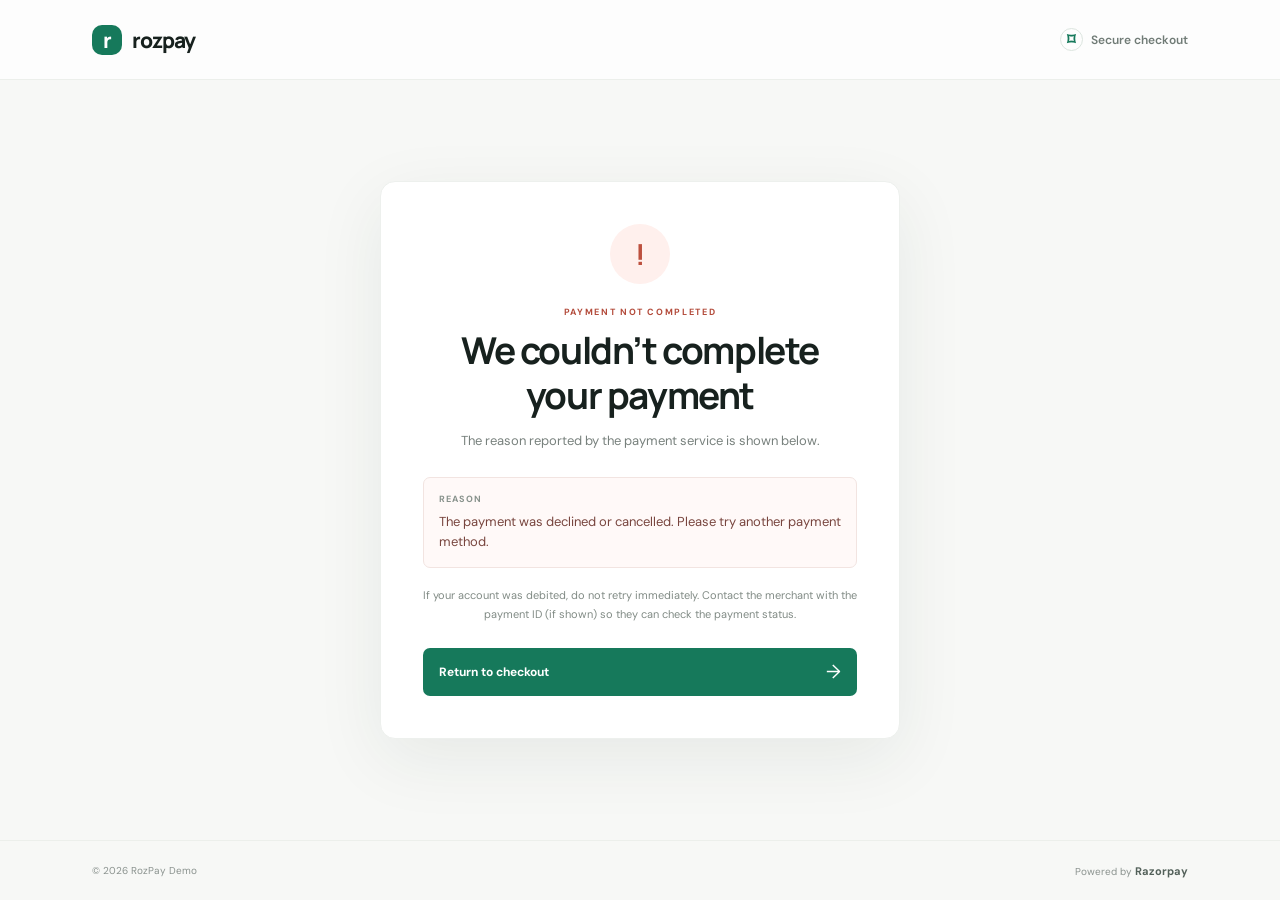
==== static/payment-failure.html @ f98f352f "first commit" ====
<!doctype html>
<html lang="en">
  <head>
    <meta charset="utf-8" />
    <meta name="viewport" content="width=device-width, initial-scale=1" />
    <meta name="theme-color" content="#f7f8f6" />
    <title>Payment not completed — RozPay</title>
    <link rel="preconnect" href="https://fonts.googleapis.com" />
    <link rel="preconnect" href="https://fonts.gstatic.com" crossorigin />
    <link href="https://fonts.googleapis.com/css2?family=DM+Sans:wght@400;500;600;700&family=Manrope:wght@500;600;700;800&display=swap" rel="stylesheet" />
    <link rel="stylesheet" href="/static/styles.css" />
    <script src="/static/payment-failure.js" defer></script>
  </head>
  <body>
    <header class="topbar">
      <a class="brand" href="/" aria-label="RozPay home"><span class="brand-mark">r</span><span>rozpay</span></a>
      <div class="secure-label"><span class="lock-icon" aria-hidden="true">⌑</span> Secure checkout</div>
    </header>
    <main class="result-layout">
      <section class="result-card failure-card" aria-labelledby="result-title">
        <div class="result-icon failure-icon" aria-hidden="true">!</div>
        <p class="section-label failure-label">PAYMENT NOT COMPLETED</p>
        <h1 id="result-title">We couldn’t complete your payment</h1>
        <p class="result-copy">The reason reported by the payment service is shown below.</p>
        <div class="failure-reason"><span>REASON</span><p id="failure-reason">Loading…</p></div>
        <div class="payment-id-box" id="payment-id-box" hidden><span>PAYMENT ID</span><strong id="payment-id"></strong></div>
        <p class="refund-note">If your account was debited, do not retry immediately. Contact the merchant with the payment ID (if shown) so they can check the payment status.</p>
        <a class="result-button" href="/">Return to checkout <span aria-hidden="true">→</span></a>
      </section>
    </main>
    <footer><span>© <span id="year"></span> RozPay Demo</span><span>Powered by <strong>Razorpay</strong></span></footer>
  </body>
</html>
---- static/styles.css ----
:root {
  color-scheme: light;
  --ink: #17211e;
  --muted: #78817d;
  --green: #16795b;
  --green-dark: #116448;
  --line: #e8ece9;
  --paper: #fff;
  --canvas: #f7f8f6;
}
* { box-sizing: border-box; }
body { margin: 0; min-height: 100vh; background: var(--canvas); color: var(--ink); font-family: "DM Sans", sans-serif; }
.topbar { height: 80px; padding: 0 max(7.2vw, 28px); display: flex; align-items: center; justify-content: space-between; border-bottom: 1px solid #ecefeb; background: rgba(255,255,255,.78); }
.brand { display: inline-flex; align-items: center; gap: 10px; color: var(--ink); text-decoration: none; font: 800 21px Manrope, sans-serif; letter-spacing: -1px; }
.brand-mark { width: 30px; height: 30px; display: grid; place-items: center; border-radius: 10px; background: var(--green); color: white; font: 800 21px Manrope, sans-serif; }
.secure-label { display: flex; gap: 8px; align-items: center; color: #707b76; font-size: 12px; font-weight: 600; }
.lock-icon { display: grid; place-items: center; width: 23px; height: 23px; border: 1px solid #dce5df; border-radius: 50%; color: var(--green); font-size: 16px; }
.layout { width: min(1040px, calc(100% - 48px)); min-height: calc(100vh - 140px); margin: 0 auto; display: grid; grid-template-columns: 1fr 440px; align-items: center; gap: 90px; padding: 55px 0 70px; }
.intro { padding-bottom: 10px; }
.eyebrow, .section-label { color: var(--green); font-size: 10px; font-weight: 700; letter-spacing: 1.65px; }
.eyebrow { display: flex; gap: 9px; align-items: center; }
.eyebrow-dot { width: 7px; height: 7px; border-radius: 50%; background: #63bd8a; box-shadow: 0 0 0 4px #e2f4e9; }
h1 { margin: 24px 0 20px; font: 700 clamp(39px, 5vw, 58px)/1.13 Manrope, sans-serif; letter-spacing: -2.9px; }
h1 span { color: var(--green); }
.intro-copy { max-width: 380px; margin: 0; color: #79817e; font-size: 15px; line-height: 1.8; }
.trust-row { margin-top: 31px; display: flex; align-items: center; gap: 10px; color: #66736d; font-size: 12px; }
.trust-icon { display: grid; place-items: center; width: 21px; height: 21px; border-radius: 50%; background: #e3f2e9; color: var(--green); font-weight: 700; }
.checkout-card { padding: 32px; border: 1px solid #edf0ed; border-radius: 15px; background: var(--paper); box-shadow: 0 20px 70px rgba(26, 52, 38, .075); }
.card-heading { display: flex; align-items: center; justify-content: space-between; padding-bottom: 23px; border-bottom: 1px solid var(--line); }
.section-label { margin: 0 0 7px; font-size: 9px; }
h2 { margin: 0; font: 700 20px Manrope, sans-serif; letter-spacing: -.5px; }
.item-count { padding: 7px 9px; border-radius: 5px; background: #f3f6f3; color: #718078; font-size: 9px; font-weight: 700; letter-spacing: .7px; }
.product-row { min-height: 116px; display: flex; align-items: center; gap: 15px; border-bottom: 1px solid var(--line); }
.product-art { position: relative; flex: 0 0 65px; height: 65px; display: grid; place-items: center; overflow: hidden; border-radius: 10px; background: #e8f3eb; }
.art-core { z-index: 1; display: grid; place-items: center; width: 32px; height: 32px; border-radius: 11px; background: var(--green); color: white; font: 800 22px Manrope; box-shadow: 0 5px 12px #16795b44; }
.art-orbit { position: absolute; width: 48px; height: 48px; border: 1px solid #aad4b8; border-radius: 50%; }
.orbit-two { width: 58px; height: 58px; border-color: #c2e1ca; }
.product-info { flex: 1; min-width: 0; }
.product-info h3 { margin: 0 0 5px; font: 700 13px Manrope, sans-serif; }
.product-info p { margin: 0; color: var(--muted); font-size: 11px; line-height: 1.5; }
.product-price { align-self: center; font-size: 13px; font-weight: 700; white-space: nowrap; }
.amount-label { margin-top: 21px; display: flex; justify-content: space-between; align-items: center; color: #53615a; font-size: 11px; font-weight: 700; }
.amount-label span { color: #89928d; font-size: 10px; font-weight: 500; }
.amount-field { height: 46px; margin-top: 8px; padding: 0 12px; display: flex; align-items: center; gap: 9px; border: 1px solid #dfe7e1; border-radius: 6px; color: var(--green); font-size: 15px; font-weight: 700; transition: border-color .2s, box-shadow .2s; }
.amount-field:focus-within { border-color: #66a989; box-shadow: 0 0 0 3px #e8f4ed; }
.amount-field input { width: 100%; height: 100%; border: 0; outline: 0; background: transparent; color: var(--ink); font: 600 14px "DM Sans", sans-serif; }
.amount-help { margin: 6px 0 0; color: #89928d; font-size: 10px; }
.summary-line, .summary-total { display: flex; justify-content: space-between; align-items: center; color: #78817d; font-size: 12px; }
.summary-line { margin-top: 17px; }
.included { color: var(--green); font-size: 11px; font-weight: 600; }
.summary-total { margin-top: 18px; padding-top: 16px; border-top: 1px dashed #e4e9e5; color: var(--ink); font-size: 14px; font-weight: 700; }
.summary-total span:last-child { font: 700 22px Manrope, sans-serif; letter-spacing: -.5px; }
.pay-button { width: 100%; height: 51px; margin-top: 25px; padding: 0 17px; display: flex; align-items: center; justify-content: space-between; border: 0; border-radius: 7px; background: var(--green); color: white; font: 700 13px "DM Sans", sans-serif; cursor: pointer; transition: background .2s, transform .2s; }
.pay-button:not(:disabled):hover { transform: translateY(-1px); background: var(--green-dark); }
.pay-button:disabled { opacity: .55; cursor: wait; }
.button-arrow { font-size: 20px; font-weight: 400; }
.payment-note { margin: 14px 0 17px; color: #8a928e; text-align: center; font-size: 10px; }
.note-lock { margin-right: 5px; color: var(--green); font-size: 8px; }
.payment-methods { display: flex; justify-content: center; gap: 8px; }
.payment-methods span { padding: 5px 7px; border: 1px solid #edf0ed; border-radius: 4px; color: #87908b; font-size: 8px; font-weight: 700; letter-spacing: .3px; }
.status { margin-top: 17px; padding: 11px 12px; border-radius: 6px; background: #f1f7f2; color: #317752; font-size: 12px; line-height: 1.5; }
.status.error { background: #fff3f1; color: #a24233; }
.status.pending { background: #fff8e9; color: #87641d; }
.result-layout { width: min(520px, calc(100% - 36px)); min-height: calc(100vh - 140px); margin: 0 auto; display: grid; place-items: center; padding: 48px 0; }
.result-card { width: 100%; padding: 42px; border: 1px solid #edf0ed; border-radius: 15px; background: var(--paper); text-align: center; box-shadow: 0 20px 70px rgba(26, 52, 38, .075); }
.result-icon { width: 60px; height: 60px; margin: 0 auto 22px; display: grid; place-items: center; border-radius: 50%; font: 700 29px Manrope, sans-serif; }
.success-icon { background: #e3f4e9; color: #19784f; }
.failure-icon { background: #fff0ed; color: #bd503e; }
.result-card .section-label { margin: 0 0 10px; }
.failure-label { color: #b34b3b; }
.result-card h1 { margin: 0 0 13px; font: 700 clamp(27px, 6vw, 37px)/1.2 Manrope, sans-serif; letter-spacing: -1.4px; }
.result-copy { max-width: 360px; margin: 0 auto; color: #78817d; font-size: 13px; line-height: 1.7; }
.payment-id-box, .failure-reason { margin-top: 25px; padding: 15px; border: 1px solid #e8eee9; border-radius: 7px; background: #f8faf8; text-align: left; }
.payment-id-box span, .failure-reason span { display: block; margin-bottom: 7px; color: #87918b; font-size: 9px; font-weight: 700; letter-spacing: 1px; }
.payment-id-box strong { display: block; overflow-wrap: anywhere; color: #32423a; font: 600 13px "DM Sans", sans-serif; }
.failure-reason { border-color: #f2e4e1; background: #fff9f8; }
.failure-reason p { margin: 0; color: #78453e; font-size: 13px; line-height: 1.55; overflow-wrap: anywhere; }
.refund-note, .result-footnote { margin: 18px 0 0; color: #818b85; font-size: 11px; line-height: 1.65; }
.result-button { min-height: 48px; margin-top: 25px; padding: 0 16px; display: flex; justify-content: space-between; align-items: center; border-radius: 7px; background: var(--green); color: white; text-decoration: none; font-size: 12px; font-weight: 700; }
.result-button:hover { background: var(--green-dark); }
.result-button span { font-size: 19px; font-weight: 400; }
footer { min-height: 60px; padding: 0 max(7.2vw, 28px); display: flex; justify-content: space-between; align-items: center; border-top: 1px solid #ecefeb; color: #8a928e; font-size: 10px; }
footer strong { color: #53615a; font-size: 11px; }
@media (max-width: 800px) { .layout { grid-template-columns: 1fr; gap: 35px; width: min(440px, calc(100% - 36px)); padding-top: 48px; } .intro { padding: 0; } h1 { margin-top: 18px; font-size: 43px; } .intro-copy { font-size: 13px; } .trust-row { margin-top: 18px; } }
@media (max-width: 420px) { .checkout-card { padding: 24px 20px; } .topbar { height: 68px; } .layout { min-height: auto; } footer { margin-top: 20px; } }
@media (max-width: 420px) { .result-card { padding: 32px 23px; } }
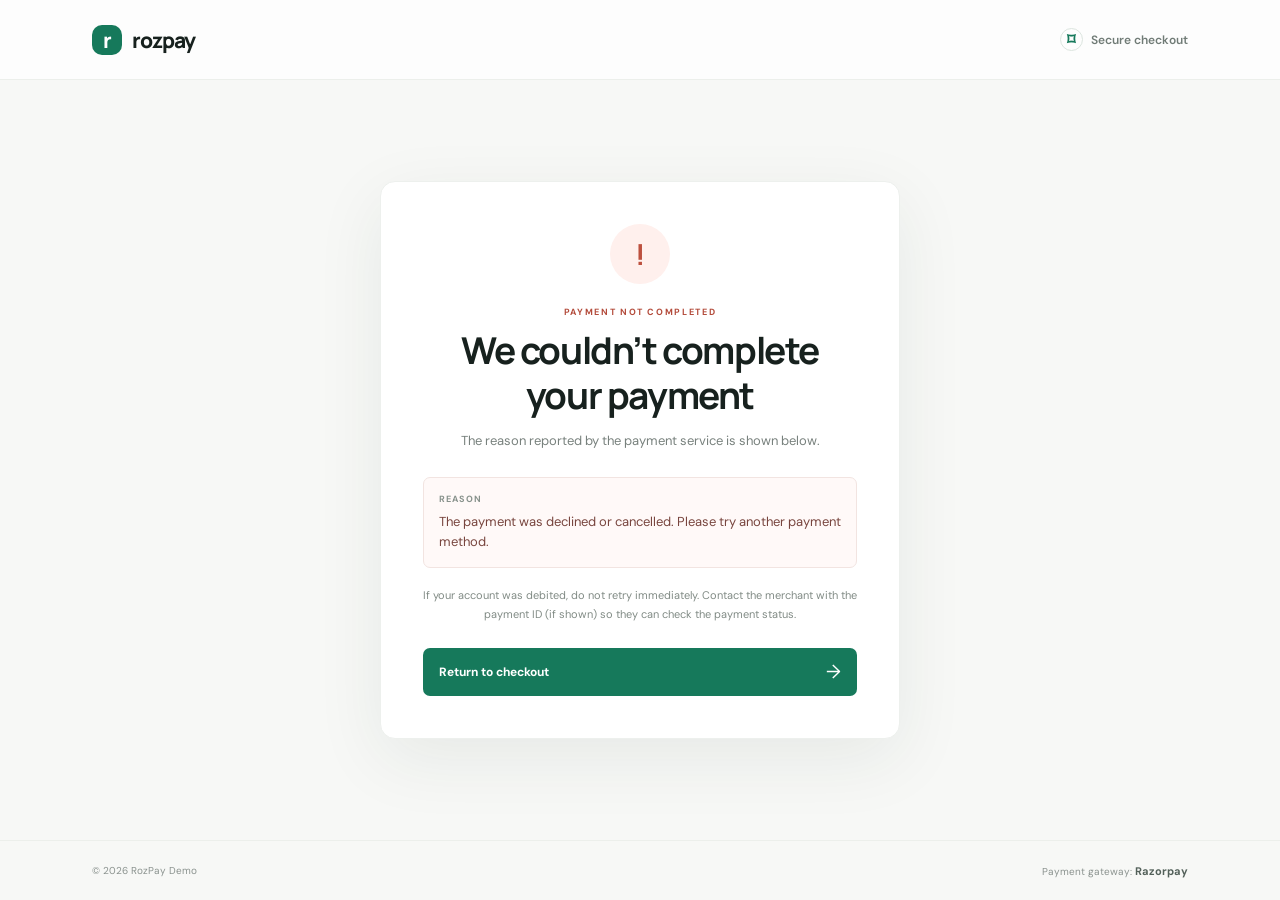
==== commit 2cb34986: "first commit1" ====
--- a/static/payment-failure.html
+++ b/static/payment-failure.html
@@ -28,6 +28,6 @@
         <a class="result-button" href="/">Return to checkout <span aria-hidden="true">→</span></a>
       </section>
     </main>
-    <footer><span>© <span id="year"></span> RozPay Demo</span><span>Powered by <strong>Razorpay</strong></span></footer>
+    <footer><span>© <span id="year"></span> RozPay Demo</span><span>Payment gateway: <strong id="gateway-name">Razorpay</strong></span></footer>
   </body>
 </html>
--- a/static/styles.css
+++ b/static/styles.css
@@ -45,6 +45,19 @@
 .amount-field:focus-within { border-color: #66a989; box-shadow: 0 0 0 3px #e8f4ed; }
 .amount-field input { width: 100%; height: 100%; border: 0; outline: 0; background: transparent; color: var(--ink); font: 600 14px "DM Sans", sans-serif; }
 .amount-help { margin: 6px 0 0; color: #89928d; font-size: 10px; }
+.gateway-picker { margin: 20px 0 0; padding: 0; border: 0; }
+.gateway-picker legend { margin-bottom: 9px; color: #53615a; font-size: 11px; font-weight: 700; }
+.gateway-option { position: relative; min-height: 56px; margin-top: 8px; padding: 10px 12px; display: flex; align-items: center; gap: 11px; border: 1px solid #e5eae6; border-radius: 7px; cursor: pointer; transition: border-color .15s, background .15s; }
+.gateway-option:has(input:checked) { border-color: #79b394; background: #f7fbf8; }
+.gateway-option:has(input:disabled) { opacity: .45; cursor: not-allowed; }
+.gateway-option input { position: absolute; width: 1px; height: 1px; opacity: 0; }
+.gateway-option input:focus-visible + .gateway-radio { outline: 2px solid #16795b; outline-offset: 3px; }
+.gateway-radio { width: 16px; height: 16px; flex: 0 0 16px; display: grid; place-items: center; border: 1px solid #b7c2bb; border-radius: 50%; }
+.gateway-option input:checked + .gateway-radio { border-color: var(--green); }
+.gateway-option input:checked + .gateway-radio::after { width: 8px; height: 8px; border-radius: 50%; background: var(--green); content: ""; }
+.gateway-text { display: grid; gap: 3px; }
+.gateway-text strong { color: #344139; font-size: 11px; }
+.gateway-text small { color: #89928d; font-size: 10px; }
 .summary-line, .summary-total { display: flex; justify-content: space-between; align-items: center; color: #78817d; font-size: 12px; }
 .summary-line { margin-top: 17px; }
 .included { color: var(--green); font-size: 11px; font-weight: 600; }
